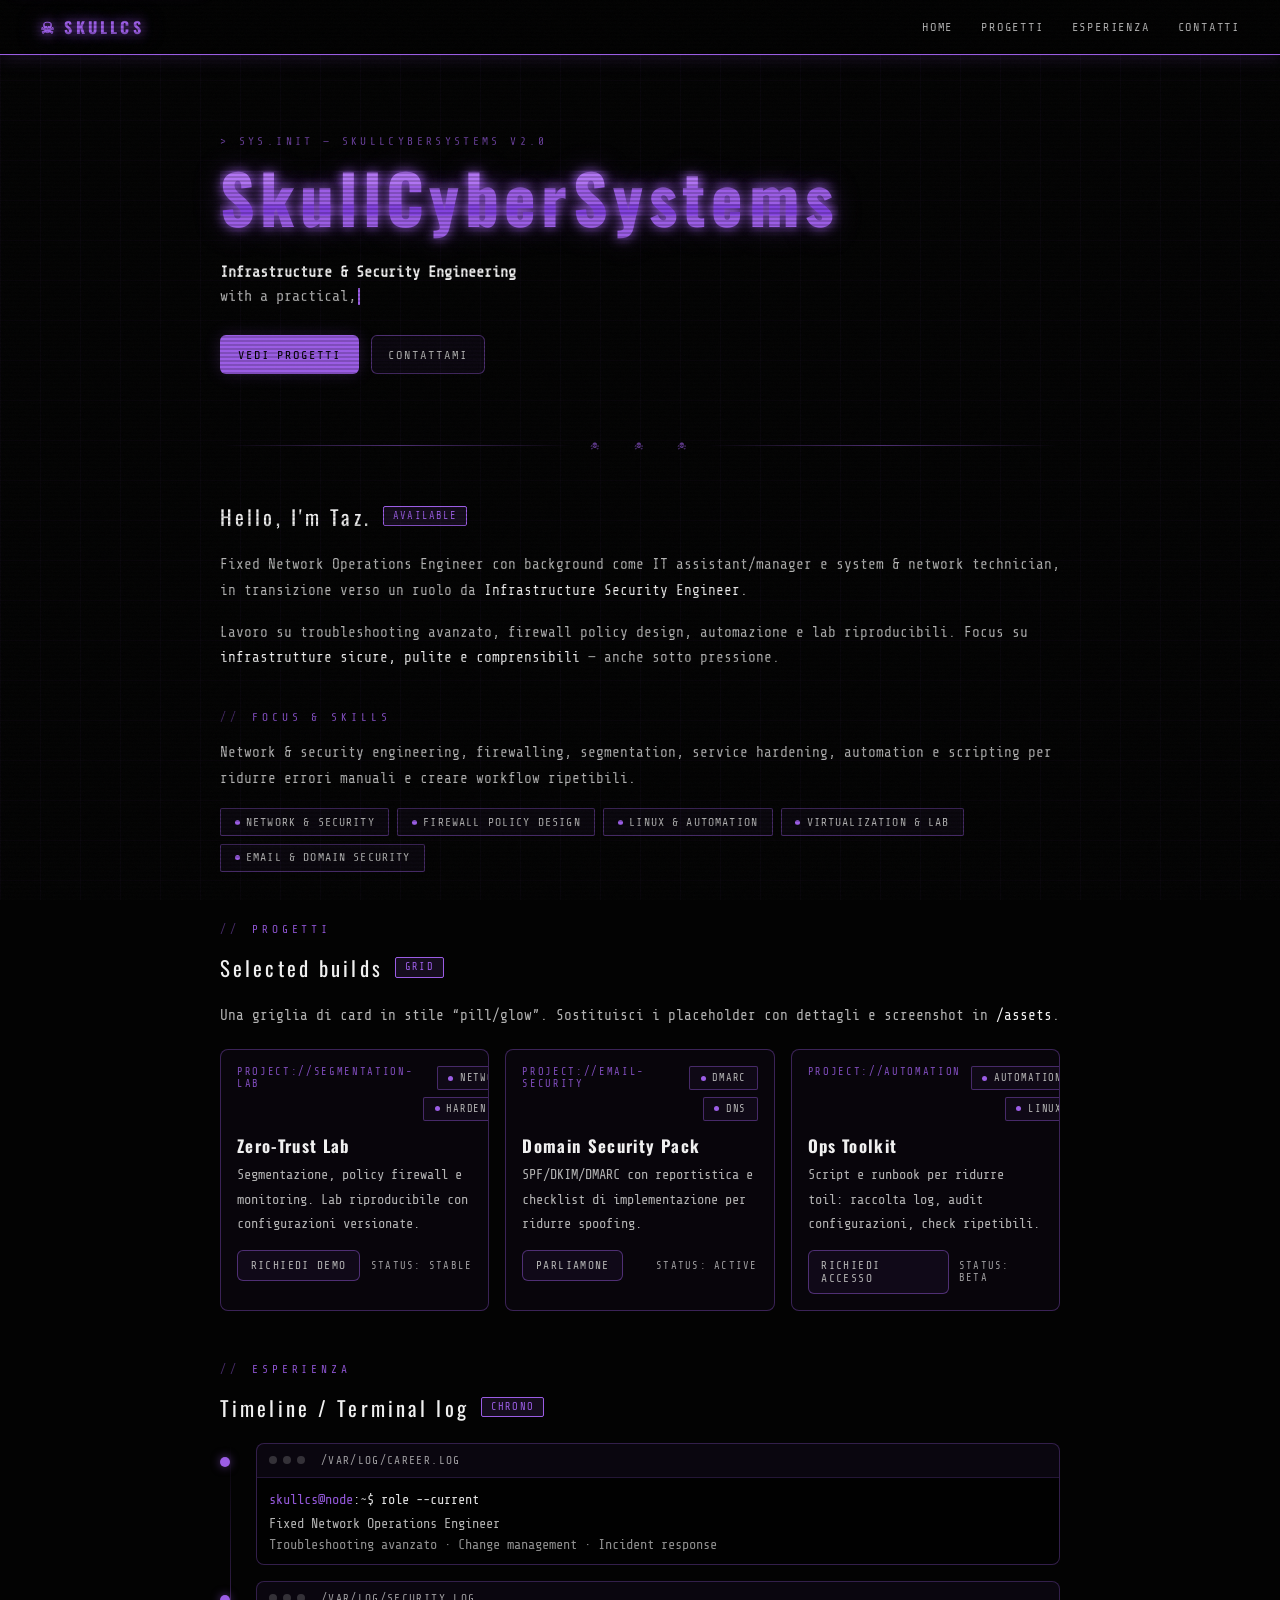
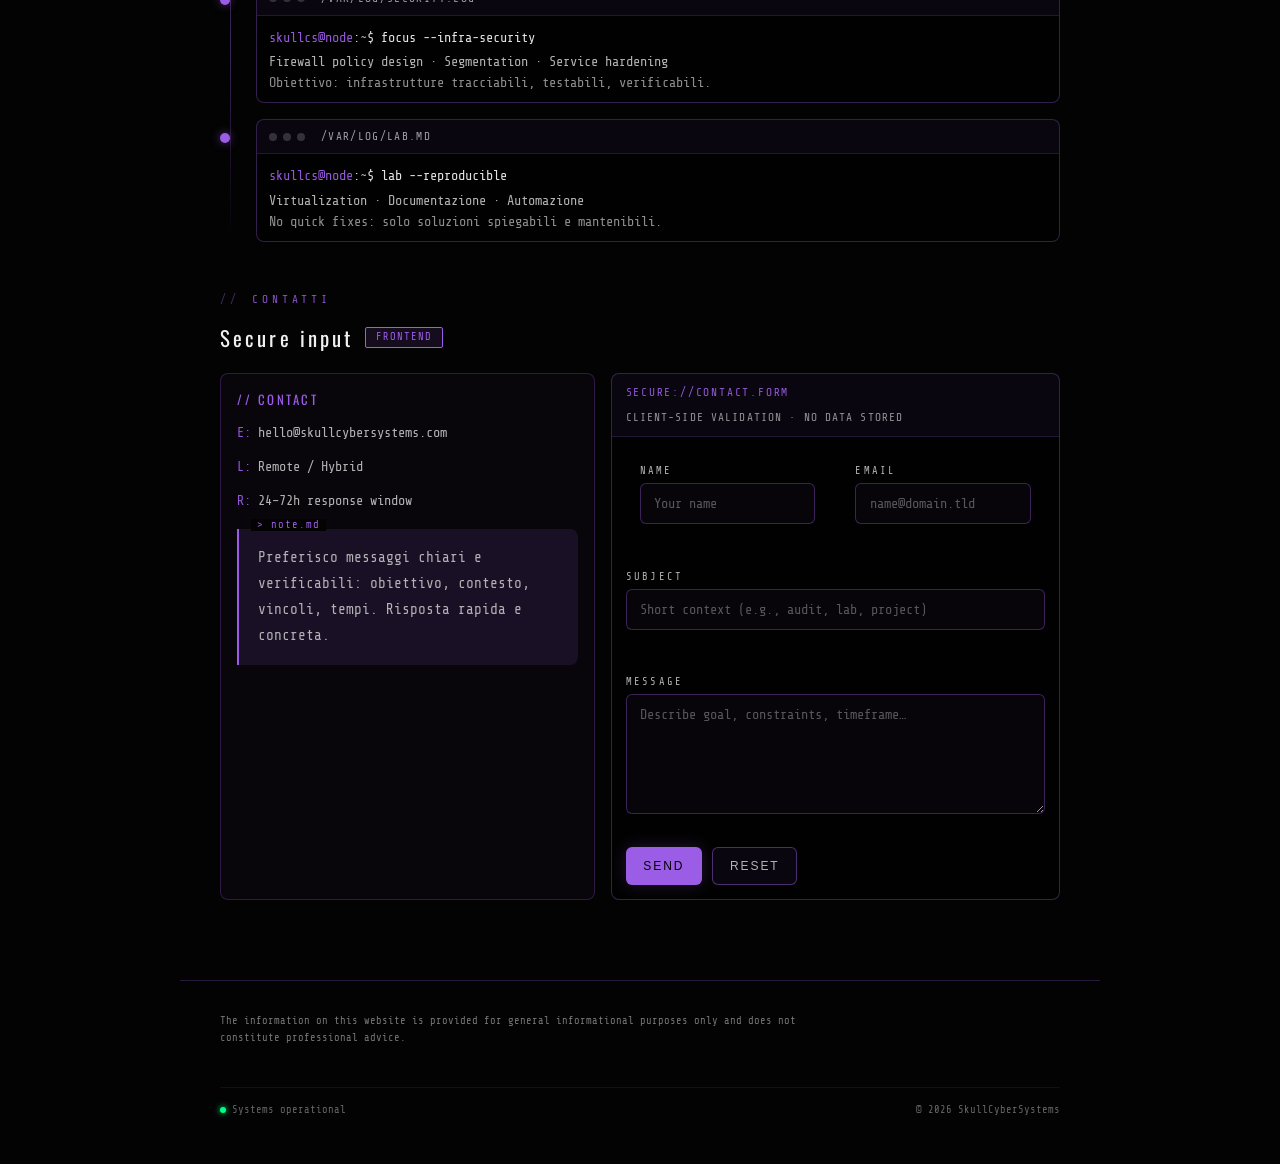
==== index.html @ 7f1409b5 "Initial commit: Base SkullCyberSystems con stile Cyberpunk" ====
<!DOCTYPE html>
<html lang="it">
<head>
  <meta charset="UTF-8" />
  <meta name="description" content="SkullCyberSystems — portfolio e laboratorio tecnico: infrastrutture, sicurezza, automazione e progetti selezionati." />
  <meta name="keywords" content="SkullCyberSystems, cybersecurity, infrastructure, network, automation, portfolio, projects" />
  <meta name="author" content="SkullCyberSystems" />
  <meta name="robots" content="index, follow" />
  <meta name="theme-color" content="#030303" />

  <meta property="og:site_name" content="SkullCyberSystems" />
  <meta property="og:title" content="SkullCyberSystems" />
  <meta property="og:description" content="Portfolio e progetti: infrastrutture, sicurezza, automazione." />
  <meta property="og:type" content="website" />

  <meta name="twitter:card" content="summary" />
  <meta name="twitter:title" content="SkullCyberSystems" />
  <meta name="twitter:description" content="Portfolio e progetti: infrastrutture, sicurezza, automazione." />

  <title>SkullCyberSystems</title>
  <meta name="viewport" content="width=device-width, initial-scale=1.0">

  <link rel="preconnect" href="https://fonts.googleapis.com">
  <link rel="preconnect" href="https://fonts.gstatic.com" crossorigin>
  <link href="https://fonts.googleapis.com/css2?family=Share+Tech+Mono&family=Oswald:wght@300;400;700&display=swap" rel="stylesheet">

  <link rel="stylesheet" href="./style.css" />
  <script src="./script.js" defer></script>
</head>

<body>
  <a class="skip-link" href="#main">Salta al contenuto</a>
  <div class="noise" aria-hidden="true"></div>
  <canvas id="matrix" class="matrix-canvas" aria-hidden="true"></canvas>

  <nav class="nav" aria-label="Navigazione principale">
    <a class="nav-brand" href="#home" aria-label="SkullCyberSystems - Home">☠ SkullCS</a>

    <button class="nav-toggle" type="button" aria-controls="navMenu" aria-expanded="false">
      <span class="sr-only">Apri menu</span>
      <span class="nav-toggle-lines" aria-hidden="true"></span>
    </button>

    <div id="navMenu" class="nav-menu" data-collapsed="true">
      <a href="#home" data-nav-link>Home</a>
      <a href="#projects" data-nav-link>Progetti</a>
      <a href="#experience" data-nav-link>Esperienza</a>
      <a href="#contact" data-nav-link>Contatti</a>
    </div>
  </nav>

  <main id="main" class="container">
    <!-- HERO -->
    <section id="home" class="header-block">
      <div class="sys-label">sys.init — skullcybersystems v2.0</div>
      <h1 data-text="SkullCyberSystems">SkullCyberSystems</h1>
      <p class="tagline">
        <span class="hi">Infrastructure &amp; Security Engineering</span><br>
        <span id="typewriter"></span><span class="typewriter" aria-hidden="true"></span>
      </p>

      <div class="cta-row">
        <a class="btn btn-primary" href="#projects">Vedi progetti</a>
        <a class="btn btn-ghost" href="#contact">Contattami</a>
      </div>
    </section>

    <div class="skull-divider" aria-hidden="true">☠ &nbsp; ☠ &nbsp; ☠</div>

    <!-- ABOUT -->
    <section class="bio" aria-labelledby="about-title">
      <div class="section-header">
        <h2 id="about-title">Hello, I'm Taz.</h2>
        <span class="badge">Available</span>
      </div>

      <p>
        Fixed Network Operations Engineer con background come IT assistant/manager e system &amp; network technician,
        in transizione verso un ruolo da <span class="hl">Infrastructure Security Engineer</span>.
      </p>

      <p>
        Lavoro su troubleshooting avanzato, firewall policy design, automazione e lab riproducibili.
        Focus su <span class="hl">infrastrutture sicure, pulite e comprensibili</span> — anche sotto pressione.
      </p>

      <div class="section-title">Focus &amp; Skills</div>
      <p>
        Network &amp; security engineering, firewalling, segmentation, service hardening, automation e scripting
        per ridurre errori manuali e creare workflow ripetibili.
      </p>

      <div class="pills" role="list" aria-label="Competenze principali">
        <span class="pill" role="listitem"><span class="pill-dot"></span>Network &amp; Security</span>
        <span class="pill" role="listitem"><span class="pill-dot"></span>Firewall Policy Design</span>
        <span class="pill" role="listitem"><span class="pill-dot"></span>Linux &amp; Automation</span>
        <span class="pill" role="listitem"><span class="pill-dot"></span>Virtualization &amp; Lab</span>
        <span class="pill" role="listitem"><span class="pill-dot"></span>Email &amp; Domain Security</span>
      </div>
    </section>

    <!-- PROJECTS -->
    <section id="projects" class="section" aria-labelledby="projects-title">
      <div class="section-title">Progetti</div>
      <div class="section-header">
        <h2 id="projects-title">Selected builds</h2>
        <span class="badge">Grid</span>
      </div>
      <p>
        Una griglia di card in stile “pill/glow”. Sostituisci i placeholder con dettagli e screenshot in <span class="hl">/assets</span>.
      </p>

      <div class="projects-grid">
        <article class="project-card">
          <div class="project-top">
            <div class="project-kicker">project://segmentation-lab</div>
            <div class="project-badges">
              <span class="pill pill-sm"><span class="pill-dot"></span>Network</span>
              <span class="pill pill-sm"><span class="pill-dot"></span>Hardening</span>
            </div>
          </div>
          <h3 class="project-title">Zero‑Trust Lab</h3>
          <p class="project-desc">Segmentazione, policy firewall e monitoring. Lab riproducibile con configurazioni versionate.</p>
          <div class="project-actions">
            <a class="btn btn-ghost btn-sm" href="#contact">Richiedi demo</a>
            <span class="project-meta">status: stable</span>
          </div>
        </article>

        <article class="project-card">
          <div class="project-top">
            <div class="project-kicker">project://email-security</div>
            <div class="project-badges">
              <span class="pill pill-sm"><span class="pill-dot"></span>DMARC</span>
              <span class="pill pill-sm"><span class="pill-dot"></span>DNS</span>
            </div>
          </div>
          <h3 class="project-title">Domain Security Pack</h3>
          <p class="project-desc">SPF/DKIM/DMARC con reportistica e checklist di implementazione per ridurre spoofing.</p>
          <div class="project-actions">
            <a class="btn btn-ghost btn-sm" href="#contact">Parliamone</a>
            <span class="project-meta">status: active</span>
          </div>
        </article>

        <article class="project-card">
          <div class="project-top">
            <div class="project-kicker">project://automation</div>
            <div class="project-badges">
              <span class="pill pill-sm"><span class="pill-dot"></span>Automation</span>
              <span class="pill pill-sm"><span class="pill-dot"></span>Linux</span>
            </div>
          </div>
          <h3 class="project-title">Ops Toolkit</h3>
          <p class="project-desc">Script e runbook per ridurre toil: raccolta log, audit configurazioni, check ripetibili.</p>
          <div class="project-actions">
            <a class="btn btn-ghost btn-sm" href="#contact">Richiedi accesso</a>
            <span class="project-meta">status: beta</span>
          </div>
        </article>
      </div>
    </section>

    <!-- EXPERIENCE -->
    <section id="experience" class="section" aria-labelledby="experience-title">
      <div class="section-title">Esperienza</div>
      <div class="section-header">
        <h2 id="experience-title">Timeline / Terminal log</h2>
        <span class="badge">Chrono</span>
      </div>

      <div class="timeline" role="list" aria-label="Esperienza professionale">
        <div class="timeline-item" role="listitem">
          <div class="timeline-dot" aria-hidden="true"></div>
          <div class="terminal">
            <div class="terminal-bar">
              <span class="terminal-pill"></span><span class="terminal-pill"></span><span class="terminal-pill"></span>
              <span class="terminal-title">/var/log/career.log</span>
            </div>
            <div class="terminal-body">
              <div class="term-line"><span class="term-prompt">skullcs@node</span>:<span class="term-path">~</span>$ <span class="term-cmd">role --current</span></div>
              <div class="term-out">Fixed Network Operations Engineer</div>
              <div class="term-out dim">Troubleshooting avanzato · Change management · Incident response</div>
            </div>
          </div>
        </div>

        <div class="timeline-item" role="listitem">
          <div class="timeline-dot" aria-hidden="true"></div>
          <div class="terminal">
            <div class="terminal-bar">
              <span class="terminal-pill"></span><span class="terminal-pill"></span><span class="terminal-pill"></span>
              <span class="terminal-title">/var/log/security.log</span>
            </div>
            <div class="terminal-body">
              <div class="term-line"><span class="term-prompt">skullcs@node</span>:<span class="term-path">~</span>$ <span class="term-cmd">focus --infra-security</span></div>
              <div class="term-out">Firewall policy design · Segmentation · Service hardening</div>
              <div class="term-out dim">Obiettivo: infrastrutture tracciabili, testabili, verificabili.</div>
            </div>
          </div>
        </div>

        <div class="timeline-item" role="listitem">
          <div class="timeline-dot" aria-hidden="true"></div>
          <div class="terminal">
            <div class="terminal-bar">
              <span class="terminal-pill"></span><span class="terminal-pill"></span><span class="terminal-pill"></span>
              <span class="terminal-title">/var/log/lab.md</span>
            </div>
            <div class="terminal-body">
              <div class="term-line"><span class="term-prompt">skullcs@node</span>:<span class="term-path">~</span>$ <span class="term-cmd">lab --reproducible</span></div>
              <div class="term-out">Virtualization · Documentazione · Automazione</div>
              <div class="term-out dim">No quick fixes: solo soluzioni spiegabili e mantenibili.</div>
            </div>
          </div>
        </div>
      </div>
    </section>

    <!-- CONTACT -->
    <section id="contact" class="section" aria-labelledby="contact-title">
      <div class="section-title">Contatti</div>
      <div class="section-header">
        <h2 id="contact-title">Secure input</h2>
        <span class="badge">Frontend</span>
      </div>

      <div class="contact-grid">
        <div class="contact-panel">
          <div class="footer-label">// Contact</div>
          <p class="contact-line"><span class="contact-key">E:</span> <a href="mailto:hello@skullcybersystems.com">hello@skullcybersystems.com</a></p>
          <p class="contact-line"><span class="contact-key">L:</span> Remote / Hybrid</p>
          <p class="contact-line"><span class="contact-key">R:</span> 24–72h response window</p>
          <div class="vision-box">
            <p style="margin:0">
              Preferisco messaggi chiari e verificabili: obiettivo, contesto, vincoli, tempi. Risposta rapida e concreta.
            </p>
          </div>
        </div>

        <form id="contactForm" class="secure-form" novalidate>
          <div class="form-header">
            <div class="form-title">secure://contact.form</div>
            <div class="form-hint">client-side validation · no data stored</div>
          </div>

          <div class="form-grid">
            <label class="field">
              <span class="field-label">name</span>
              <input name="name" type="text" autocomplete="name" required minlength="2" placeholder="Your name" />
              <span class="field-error" aria-live="polite"></span>
            </label>

            <label class="field">
              <span class="field-label">email</span>
              <input name="email" type="email" autocomplete="email" required placeholder="name@domain.tld" />
              <span class="field-error" aria-live="polite"></span>
            </label>
          </div>

          <label class="field">
            <span class="field-label">subject</span>
            <input name="subject" type="text" autocomplete="off" required minlength="4" placeholder="Short context (e.g., audit, lab, project)" />
            <span class="field-error" aria-live="polite"></span>
          </label>

          <label class="field">
            <span class="field-label">message</span>
            <textarea name="message" rows="6" required minlength="20" placeholder="Describe goal, constraints, timeframe…"></textarea>
            <span class="field-error" aria-live="polite"></span>
          </label>

          <div class="form-actions">
            <button class="btn btn-primary" type="submit">Send</button>
            <button class="btn btn-ghost" type="reset">Reset</button>
            <span id="formStatus" class="form-status" role="status" aria-live="polite"></span>
          </div>
        </form>
      </div>
    </section>

  </main>

  <footer class="footer">
    <div class="footer-inner">
      <p class="footer-disclaimer">
        The information on this website is provided for general informational purposes only and does not
        constitute professional advice.
      </p>
    </div>
    <div class="footer-bottom">
      <span><span class="status-dot" aria-hidden="true"></span>Systems operational</span>
      <span>© 2026 SkullCyberSystems</span>
    </div>
  </footer>

</body>
</html>
---- style.css ----
/* SkullCyberSystems — modular CSS (no frameworks) */

:root {
  --violet: #9b5de5;
  --violet-dim: rgba(155, 93, 229, 0.12);
  --violet-weak: rgba(155, 93, 229, 0.35);
  --violet-glow: 0 0 12px #9b5de5, 0 0 30px rgba(155, 93, 229, 0.35);
  --bg: #030303;
  --fg: #b3b3b3;
  --white: #f0f0f0;
  --panel: rgba(155, 93, 229, 0.05);
  --panel-2: rgba(255, 255, 255, 0.03);
  --border: rgba(155, 93, 229, 0.35);
}

*,
*::before,
*::after {
  box-sizing: border-box;
}

html {
  scroll-behavior: smooth;
}

@media (prefers-reduced-motion: reduce) {
  html {
    scroll-behavior: auto;
  }
  * {
    animation-duration: 0.001ms !important;
    animation-iteration-count: 1 !important;
    transition-duration: 0.001ms !important;
    scroll-behavior: auto !important;
  }
}

body {
  margin: 0;
  background-color: var(--bg);
  color: var(--fg);
  font-family: "Share Tech Mono", ui-monospace, SFMono-Regular, Menlo, Monaco, Consolas, "Liberation Mono", "Courier New", monospace;
  min-height: 100vh;
  overflow-x: hidden;
  cursor: crosshair;
}

/* Idle "matrix" overlay (very subtle) */
.matrix-canvas {
  position: fixed;
  inset: 0;
  z-index: 1;
  pointer-events: none;
  opacity: 0;
  transition: opacity 240ms ease;
}

body[data-matrix="true"] .matrix-canvas {
  opacity: 0.16;
}

/* Background grid */
body::before {
  content: "";
  position: fixed;
  inset: 0;
  background-image: linear-gradient(rgba(155, 93, 229, 0.04) 1px, transparent 1px),
    linear-gradient(90deg, rgba(155, 93, 229, 0.04) 1px, transparent 1px);
  background-size: 40px 40px;
  pointer-events: none;
  z-index: 0;
}

/* Scanlines */
body::after {
  content: "";
  position: fixed;
  inset: 0;
  background: repeating-linear-gradient(0deg, transparent, transparent 2px, rgba(0, 0, 0, 0.18) 2px, rgba(0, 0, 0, 0.18) 4px);
  pointer-events: none;
  z-index: 100;
}

.noise {
  position: fixed;
  inset: 0;
  opacity: 0.025;
  pointer-events: none;
  z-index: 99;
  background-image: url("data:image/svg+xml,%3Csvg viewBox='0 0 256 256' xmlns='http://www.w3.org/2000/svg'%3E%3Cfilter id='noise'%3E%3CfeTurbulence type='fractalNoise' baseFrequency='0.9' numOctaves='4' stitchTiles='stitch'/%3E%3C/filter%3E%3Crect width='100%25' height='100%25' filter='url(%23noise)'/%3E%3C/svg%3E");
  background-repeat: repeat;
  background-size: 128px;
}

.sr-only {
  position: absolute;
  width: 1px;
  height: 1px;
  padding: 0;
  margin: -1px;
  overflow: hidden;
  clip: rect(0, 0, 0, 0);
  white-space: nowrap;
  border: 0;
}

.skip-link {
  position: absolute;
  left: 12px;
  top: 12px;
  transform: translateY(-160%);
  background: rgba(3, 3, 3, 0.92);
  color: var(--white);
  border: 1px solid var(--violet);
  padding: 0.6rem 0.85rem;
  border-radius: 6px;
  z-index: 200;
  text-decoration: none;
  box-shadow: 0 0 18px rgba(155, 93, 229, 0.25);
}

.skip-link:focus {
  transform: translateY(0);
  outline: none;
  box-shadow: var(--violet-glow);
}

/* Nav */
.nav {
  position: sticky;
  top: 0;
  width: 100%;
  z-index: 50;
  padding: 14px 40px;
  background: rgba(3, 3, 3, 0.92);
  border-bottom: 1px solid var(--violet);
  box-shadow: 0 0 20px rgba(155, 93, 229, 0.25);
  display: flex;
  justify-content: space-between;
  align-items: center;
  gap: 12px;
  backdrop-filter: blur(8px);
}

.nav-brand {
  font-family: "Oswald", sans-serif;
  font-weight: 700;
  font-size: 1rem;
  color: var(--violet);
  letter-spacing: 0.2em;
  text-transform: uppercase;
  text-shadow: var(--violet-glow);
  text-decoration: none;
}

.nav-menu {
  display: flex;
  gap: 28px;
  align-items: center;
}

.nav-menu a {
  color: var(--fg);
  text-decoration: none;
  font-size: 0.75rem;
  letter-spacing: 0.15em;
  text-transform: uppercase;
  transition: 0.2s ease;
  position: relative;
  padding: 6px 0;
}

.nav-menu a::after {
  content: "";
  position: absolute;
  bottom: 1px;
  left: 0;
  width: 0;
  height: 1px;
  background: var(--violet);
  transition: width 0.2s ease;
  box-shadow: 0 0 6px var(--violet);
}

.nav-menu a:hover,
.nav-menu a:focus-visible {
  color: var(--violet);
  outline: none;
}

.nav-menu a:hover::after,
.nav-menu a:focus-visible::after {
  width: 100%;
}

.nav-toggle {
  display: none;
  border: 1px solid rgba(155, 93, 229, 0.4);
  background: rgba(155, 93, 229, 0.06);
  color: var(--white);
  width: 40px;
  height: 40px;
  border-radius: 6px;
  cursor: pointer;
  box-shadow: 0 0 14px rgba(155, 93, 229, 0.12);
}

.nav-toggle:focus-visible {
  outline: none;
  box-shadow: var(--violet-glow);
}

.nav-toggle-lines {
  display: block;
  width: 18px;
  height: 2px;
  background: var(--white);
  margin: 0 auto;
  position: relative;
  box-shadow: 0 0 8px rgba(155, 93, 229, 0.2);
}

.nav-toggle-lines::before,
.nav-toggle-lines::after {
  content: "";
  position: absolute;
  left: 0;
  width: 18px;
  height: 2px;
  background: var(--white);
  transition: transform 0.2s ease, top 0.2s ease, opacity 0.2s ease;
}

.nav-toggle-lines::before {
  top: -6px;
}

.nav-toggle-lines::after {
  top: 6px;
}

body[data-nav-open="true"] .nav-toggle-lines {
  background: transparent;
}

body[data-nav-open="true"] .nav-toggle-lines::before {
  top: 0;
  transform: rotate(45deg);
}

body[data-nav-open="true"] .nav-toggle-lines::after {
  top: 0;
  transform: rotate(-45deg);
}

/* Layout container */
.container {
  position: relative;
  z-index: 2;
  max-width: 920px;
  width: 100%;
  padding: 5rem 2.5rem 3rem;
  margin: 0 auto;
}

/* Hero */
.header-block {
  margin-bottom: 4rem;
  animation: fadeInUp 0.8s ease both;
}

.sys-label {
  font-size: 0.7rem;
  letter-spacing: 0.3em;
  color: var(--violet);
  text-transform: uppercase;
  margin-bottom: 0.75rem;
  opacity: 0.7;
}

.sys-label::before {
  content: "> ";
}

h1 {
  font-family: "Oswald", sans-serif;
  font-weight: 700;
  font-size: clamp(2.4rem, 7vw, 4.2rem);
  letter-spacing: 0.08em;
  color: var(--violet);
  text-shadow: var(--violet-glow);
  position: relative;
  display: inline-block;
  line-height: 1.1;
  margin: 0 0 0.5rem;
}

h1::before,
h1::after {
  content: attr(data-text);
  position: absolute;
  top: 0;
  left: 0;
  width: 100%;
  height: 100%;
  font-family: inherit;
  font-size: inherit;
  font-weight: inherit;
  letter-spacing: inherit;
}

h1::before {
  color: #c084fc;
  animation: glitch1 4s infinite;
  clip-path: polygon(0 15%, 100% 15%, 100% 35%, 0 35%);
  opacity: 0.6;
}

h1::after {
  color: #6d28d9;
  animation: glitch2 4s infinite;
  clip-path: polygon(0 60%, 100% 60%, 100% 75%, 0 75%);
  opacity: 0.5;
}

@keyframes glitch1 {
  0%,
  90%,
  100% {
    transform: translate(0);
    opacity: 0;
  }
  91% {
    transform: translate(-3px, 1px);
    opacity: 0.7;
  }
  93% {
    transform: translate(3px, -1px);
    opacity: 0.7;
  }
  95% {
    transform: translate(-2px, 2px);
    opacity: 0.7;
  }
  97% {
    transform: translate(0);
    opacity: 0;
  }
}

@keyframes glitch2 {
  0%,
  88%,
  100% {
    transform: translate(0);
    opacity: 0;
  }
  89% {
    transform: translate(3px, -2px);
    opacity: 0.6;
  }
  91% {
    transform: translate(-3px, 1px);
    opacity: 0.6;
  }
  93% {
    transform: translate(2px, 0);
    opacity: 0.6;
  }
  95% {
    transform: translate(0);
    opacity: 0;
  }
}

.tagline {
  font-size: 0.95rem;
  color: var(--fg);
  margin-top: 1.2rem;
  line-height: 1.6;
  max-width: 560px;
}

.tagline .hi {
  color: var(--white);
  font-weight: 700;
}

.typewriter {
  display: inline;
  border-right: 2px solid var(--violet);
  animation: blink 0.8s step-end infinite;
  padding-right: 2px;
}

@keyframes blink {
  50% {
    border-color: transparent;
  }
}

.cta-row {
  display: flex;
  gap: 12px;
  margin-top: 1.6rem;
  flex-wrap: wrap;
}

.btn {
  display: inline-flex;
  align-items: center;
  justify-content: center;
  gap: 0.5rem;
  padding: 0.7rem 1.05rem;
  border-radius: 6px;
  text-decoration: none;
  font-size: 0.75rem;
  letter-spacing: 0.16em;
  text-transform: uppercase;
  border: 1px solid rgba(155, 93, 229, 0.45);
  transition: 0.2s ease;
  cursor: pointer;
  user-select: none;
}

.btn-primary {
  color: #000;
  background: var(--violet);
  box-shadow: 0 0 16px rgba(155, 93, 229, 0.22);
}

.btn-primary:hover,
.btn-primary:focus-visible {
  filter: brightness(1.05);
  box-shadow: var(--violet-glow);
  outline: none;
}

.btn-ghost {
  color: var(--fg);
  background: rgba(155, 93, 229, 0.06);
}

.btn-ghost:hover,
.btn-ghost:focus-visible {
  color: #000;
  border-color: var(--violet);
  box-shadow: 0 0 12px rgba(155, 93, 229, 0.35);
  outline: none;
}

.btn-sm {
  padding: 0.5rem 0.8rem;
  font-size: 0.7rem;
  letter-spacing: 0.12em;
}

/* Divider */
.skull-divider {
  display: flex;
  align-items: center;
  gap: 1rem;
  margin: 3rem 0;
  color: var(--violet);
  font-size: 14px;
  letter-spacing: 0.2em;
  opacity: 0.6;
}

.skull-divider::before,
.skull-divider::after {
  content: "";
  flex: 1;
  height: 1px;
  background: linear-gradient(90deg, transparent, var(--violet), transparent);
}

/* Sections */
.section {
  margin-top: 3.2rem;
  animation: fadeInUp 0.9s 0.15s ease both;
}

.section-header {
  display: flex;
  align-items: center;
  gap: 0.75rem;
  margin-bottom: 1.25rem;
  flex-wrap: wrap;
}

h2 {
  font-family: "Oswald", sans-serif;
  font-size: 1.3rem;
  font-weight: 400;
  letter-spacing: 0.15em;
  color: var(--white);
  margin: 0;
}

h3 {
  font-family: "Oswald", sans-serif;
  letter-spacing: 0.08em;
  margin: 0;
  color: var(--white);
}

p {
  line-height: 1.8;
  font-size: 0.9rem;
  margin: 0 0 1rem;
  color: var(--fg);
}

.hl {
  color: var(--white);
}

.badge {
  font-size: 0.65rem;
  letter-spacing: 0.1em;
  padding: 0.2rem 0.6rem;
  border: 1px solid var(--violet);
  color: var(--violet);
  text-transform: uppercase;
  border-radius: 2px;
  background: var(--violet-dim);
}

.section-title {
  font-size: 0.7rem;
  text-transform: uppercase;
  letter-spacing: 0.35em;
  color: var(--violet);
  margin: 2.5rem 0 1rem;
  display: flex;
  align-items: center;
  gap: 0.75rem;
  opacity: 0.9;
}

.section-title::before {
  content: "//";
  opacity: 0.5;
}

/* Pills */
.pills {
  display: flex;
  flex-wrap: wrap;
  gap: 0.5rem;
  margin-top: 0.75rem;
}

.pill {
  display: inline-flex;
  align-items: center;
  gap: 0.4rem;
  border: 1px solid rgba(155, 93, 229, 0.4);
  border-radius: 2px;
  padding: 0.4rem 0.85rem;
  font-size: 0.72rem;
  letter-spacing: 0.1em;
  text-transform: uppercase;
  color: var(--fg);
  background: rgba(155, 93, 229, 0.05);
  transition: all 0.2s ease;
  position: relative;
  overflow: hidden;
}

.pill-sm {
  padding: 0.32rem 0.65rem;
  font-size: 0.65rem;
  letter-spacing: 0.08em;
}

.pill::before {
  content: "";
  position: absolute;
  inset: 0;
  background: var(--violet);
  transform: scaleX(0);
  transform-origin: left;
  transition: transform 0.2s ease;
  z-index: -1;
}

.pill:hover {
  color: #000;
  border-color: var(--violet);
  box-shadow: 0 0 12px rgba(155, 93, 229, 0.4);
}

.pill:hover::before {
  transform: scaleX(1);
}

.pill-dot {
  width: 5px;
  height: 5px;
  background: var(--violet);
  border-radius: 50%;
  flex-shrink: 0;
  transition: background 0.2s;
}

.pill:hover .pill-dot {
  background: #000;
}

/* Projects */
.projects-grid {
  display: grid;
  grid-template-columns: repeat(3, minmax(0, 1fr));
  gap: 1rem;
  margin-top: 1.25rem;
}

.project-card {
  border: 1px solid rgba(155, 93, 229, 0.35);
  background: rgba(155, 93, 229, 0.04);
  border-radius: 8px;
  padding: 1rem;
  transition: transform 0.2s ease, box-shadow 0.2s ease, border-color 0.2s ease;
  position: relative;
  overflow: hidden;
}

.project-card::before {
  content: "";
  position: absolute;
  inset: 0;
  background: radial-gradient(600px circle at 30% 0%, rgba(155, 93, 229, 0.22), transparent 45%);
  opacity: 0;
  transition: opacity 0.2s ease;
  pointer-events: none;
}

.project-card:hover {
  transform: translateY(-2px);
  border-color: var(--violet);
  box-shadow: 0 0 18px rgba(155, 93, 229, 0.22);
}

.project-card:hover::before {
  opacity: 1;
}

.project-top {
  display: flex;
  justify-content: space-between;
  align-items: flex-start;
  gap: 10px;
  margin-bottom: 0.75rem;
}

.project-kicker {
  font-size: 0.65rem;
  letter-spacing: 0.16em;
  text-transform: uppercase;
  color: rgba(155, 93, 229, 0.9);
  opacity: 0.9;
}

.project-badges {
  display: flex;
  flex-wrap: wrap;
  gap: 0.4rem;
  justify-content: flex-end;
}

.project-title {
  font-size: 1.05rem;
  letter-spacing: 0.08em;
  margin-bottom: 0.35rem;
}

.project-desc {
  font-size: 0.85rem;
  margin: 0 0 0.85rem;
}

.project-actions {
  display: flex;
  align-items: center;
  justify-content: space-between;
  gap: 10px;
}

.project-meta {
  font-size: 0.65rem;
  letter-spacing: 0.12em;
  text-transform: uppercase;
  color: rgba(240, 240, 240, 0.65);
}

/* Timeline / terminal */
.timeline {
  display: grid;
  gap: 1rem;
  margin-top: 1.25rem;
  position: relative;
}

.timeline::before {
  content: "";
  position: absolute;
  left: 10px;
  top: 0;
  bottom: 0;
  width: 1px;
  background: linear-gradient(to bottom, transparent, rgba(155, 93, 229, 0.55), transparent);
  opacity: 0.7;
}

.timeline-item {
  display: grid;
  grid-template-columns: 22px 1fr;
  gap: 14px;
  align-items: start;
}

.timeline-dot {
  width: 10px;
  height: 10px;
  border-radius: 50%;
  background: var(--violet);
  box-shadow: 0 0 10px rgba(155, 93, 229, 0.55);
  margin-top: 14px;
}

.terminal {
  border: 1px solid rgba(155, 93, 229, 0.32);
  border-radius: 8px;
  background: rgba(0, 0, 0, 0.35);
  overflow: hidden;
}

.terminal-bar {
  display: flex;
  align-items: center;
  gap: 6px;
  padding: 10px 12px;
  border-bottom: 1px solid rgba(155, 93, 229, 0.18);
  background: rgba(155, 93, 229, 0.06);
}

.terminal-pill {
  width: 8px;
  height: 8px;
  border-radius: 999px;
  background: rgba(240, 240, 240, 0.18);
}

.terminal-title {
  margin-left: 10px;
  font-size: 0.7rem;
  letter-spacing: 0.12em;
  text-transform: uppercase;
  color: rgba(240, 240, 240, 0.65);
}

.terminal-body {
  padding: 12px;
}

.term-line {
  font-size: 0.85rem;
  line-height: 1.5;
  color: rgba(240, 240, 240, 0.92);
}

.term-prompt {
  color: rgba(155, 93, 229, 0.95);
}

.term-path {
  color: rgba(240, 240, 240, 0.8);
}

.term-cmd {
  color: rgba(240, 240, 240, 0.95);
}

.term-out {
  margin-top: 6px;
  font-size: 0.85rem;
}

.term-out.dim {
  opacity: 0.8;
}

/* Contact */
.contact-grid {
  display: grid;
  grid-template-columns: 1fr 1.2fr;
  gap: 1rem;
  margin-top: 1.25rem;
}

.contact-panel {
  border: 1px solid rgba(155, 93, 229, 0.25);
  border-radius: 8px;
  background: rgba(155, 93, 229, 0.04);
  padding: 1rem;
}

.contact-line {
  margin: 0 0 0.6rem;
  font-size: 0.85rem;
}

.contact-key {
  color: rgba(155, 93, 229, 0.95);
}

.contact-panel a {
  color: var(--fg);
  text-decoration: none;
}

.contact-panel a:hover,
.contact-panel a:focus-visible {
  color: var(--violet);
  outline: none;
}

.secure-form {
  border: 1px solid rgba(155, 93, 229, 0.35);
  border-radius: 8px;
  background: rgba(0, 0, 0, 0.35);
  overflow: hidden;
}

.form-header {
  display: flex;
  justify-content: space-between;
  gap: 12px;
  padding: 12px 14px;
  border-bottom: 1px solid rgba(155, 93, 229, 0.18);
  background: rgba(155, 93, 229, 0.06);
  flex-wrap: wrap;
}

.form-title {
  font-size: 0.7rem;
  letter-spacing: 0.16em;
  text-transform: uppercase;
  color: rgba(155, 93, 229, 0.95);
}

.form-hint {
  font-size: 0.7rem;
  letter-spacing: 0.1em;
  text-transform: uppercase;
  color: rgba(240, 240, 240, 0.6);
}

.form-grid {
  display: grid;
  grid-template-columns: 1fr 1fr;
  gap: 12px;
  padding: 14px;
  padding-bottom: 0;
}

.field {
  display: grid;
  gap: 6px;
  padding: 14px;
}

.field-label {
  font-size: 0.65rem;
  letter-spacing: 0.22em;
  text-transform: uppercase;
  color: rgba(240, 240, 240, 0.75);
}

.field input,
.field textarea {
  width: 100%;
  border-radius: 6px;
  border: 1px solid rgba(155, 93, 229, 0.35);
  background: rgba(155, 93, 229, 0.04);
  color: var(--white);
  padding: 0.75rem 0.85rem;
  font-family: inherit;
  font-size: 0.85rem;
  outline: none;
  transition: box-shadow 0.2s ease, border-color 0.2s ease, background 0.2s ease;
}

.field textarea {
  resize: vertical;
  min-height: 120px;
}

.field input::placeholder,
.field textarea::placeholder {
  color: rgba(240, 240, 240, 0.35);
}

.field input:focus,
.field textarea:focus {
  border-color: var(--violet);
  box-shadow: 0 0 0 3px rgba(155, 93, 229, 0.15), 0 0 18px rgba(155, 93, 229, 0.2);
  background: rgba(155, 93, 229, 0.06);
}

.field[data-invalid="true"] input,
.field[data-invalid="true"] textarea {
  border-color: rgba(255, 80, 120, 0.75);
  box-shadow: 0 0 0 3px rgba(255, 80, 120, 0.12);
}

.field-error {
  min-height: 1.1em;
  font-size: 0.72rem;
  color: rgba(255, 140, 170, 0.95);
  letter-spacing: 0.08em;
}

.form-actions {
  display: flex;
  align-items: center;
  gap: 10px;
  padding: 14px;
  padding-top: 0;
  flex-wrap: wrap;
}

.form-status {
  font-size: 0.75rem;
  letter-spacing: 0.12em;
  text-transform: uppercase;
  color: rgba(240, 240, 240, 0.7);
}

/* Vision box */
.vision-box {
  margin-top: 1rem;
  border-left: 2px solid var(--violet);
  padding: 1rem 1.2rem;
  background: var(--violet-dim);
  position: relative;
  border-radius: 0 8px 8px 0;
}

.vision-box::before {
  content: "> note.md";
  position: absolute;
  top: -10px;
  left: 12px;
  font-size: 0.65rem;
  color: var(--violet);
  background: var(--bg);
  padding: 0 6px;
  letter-spacing: 0.1em;
}

/* Footer */
.footer {
  position: relative;
  z-index: 2;
  width: 100%;
  max-width: 920px;
  padding: 2rem 2.5rem 3rem;
  border-top: 1px solid rgba(155, 93, 229, 0.25);
  margin: 2rem auto 0;
}

.footer-inner {
  display: flex;
  justify-content: space-between;
  align-items: flex-start;
  flex-wrap: wrap;
  gap: 1.5rem;
}

.footer-label {
  font-family: "Oswald", sans-serif;
  font-size: 0.8rem;
  letter-spacing: 0.2em;
  text-transform: uppercase;
  color: var(--violet);
  margin-bottom: 0.75rem;
}

.footer-disclaimer {
  font-size: 0.65rem;
  color: #777;
  line-height: 1.6;
  max-width: 640px;
}

.footer-bottom {
  margin-top: 1.5rem;
  padding-top: 1rem;
  border-top: 1px solid rgba(155, 93, 229, 0.12);
  display: flex;
  justify-content: space-between;
  align-items: center;
  font-size: 0.65rem;
  color: #666;
  flex-wrap: wrap;
  gap: 0.5rem;
}

.status-dot {
  display: inline-block;
  width: 6px;
  height: 6px;
  background: #00ff88;
  border-radius: 50%;
  margin-right: 6px;
  box-shadow: 0 0 6px #00ff88;
  animation: pulse 2s ease infinite;
}

@keyframes pulse {
  0%,
  100% {
    opacity: 1;
  }
  50% {
    opacity: 0.3;
  }
}

@keyframes fadeInUp {
  from {
    opacity: 0;
    transform: translateY(20px);
  }
  to {
    opacity: 1;
    transform: translateY(0);
  }
}

/* Mobile */
@media (max-width: 860px) {
  .projects-grid {
    grid-template-columns: repeat(2, minmax(0, 1fr));
  }
  .contact-grid {
    grid-template-columns: 1fr;
  }
}

@media (max-width: 600px) {
  .nav {
    padding: 12px 20px;
  }

  .nav-toggle {
    display: inline-grid;
    place-items: center;
  }

  .nav-menu {
    position: absolute;
    top: calc(100% + 10px);
    right: 20px;
    left: 20px;
    display: grid;
    gap: 0;
    border: 1px solid rgba(155, 93, 229, 0.35);
    border-radius: 8px;
    background: rgba(3, 3, 3, 0.96);
    box-shadow: 0 0 22px rgba(155, 93, 229, 0.22);
    padding: 8px;
    transform-origin: top;
  }

  .nav-menu[data-collapsed="true"] {
    display: none;
  }

  .nav-menu a {
    padding: 12px 10px;
    border-radius: 6px;
  }

  .nav-menu a:hover,
  .nav-menu a:focus-visible {
    background: rgba(155, 93, 229, 0.08);
  }

  .container {
    padding: 2.5rem 1.2rem 2rem;
  }

  h1 {
    font-size: 2rem;
    letter-spacing: 0.04em;
  }

  h2 {
    font-size: 1.1rem;
  }

  p {
    font-size: 0.85rem;
  }

  .tagline {
    font-size: 0.85rem;
  }

  .pills {
    gap: 0.4rem;
  }

  .pill {
    font-size: 0.68rem;
    padding: 0.35rem 0.7rem;
  }

  .projects-grid {
    grid-template-columns: 1fr;
  }

  .footer {
    padding: 1.5rem 1.2rem 2.5rem;
  }

  .footer-bottom {
    font-size: 0.6rem;
  }

  .skull-divider {
    margin: 2rem 0;
    font-size: 12px;
  }

  .form-grid {
    grid-template-columns: 1fr;
    padding: 14px;
    padding-bottom: 0;
  }

  .field {
    padding: 14px;
  }
}
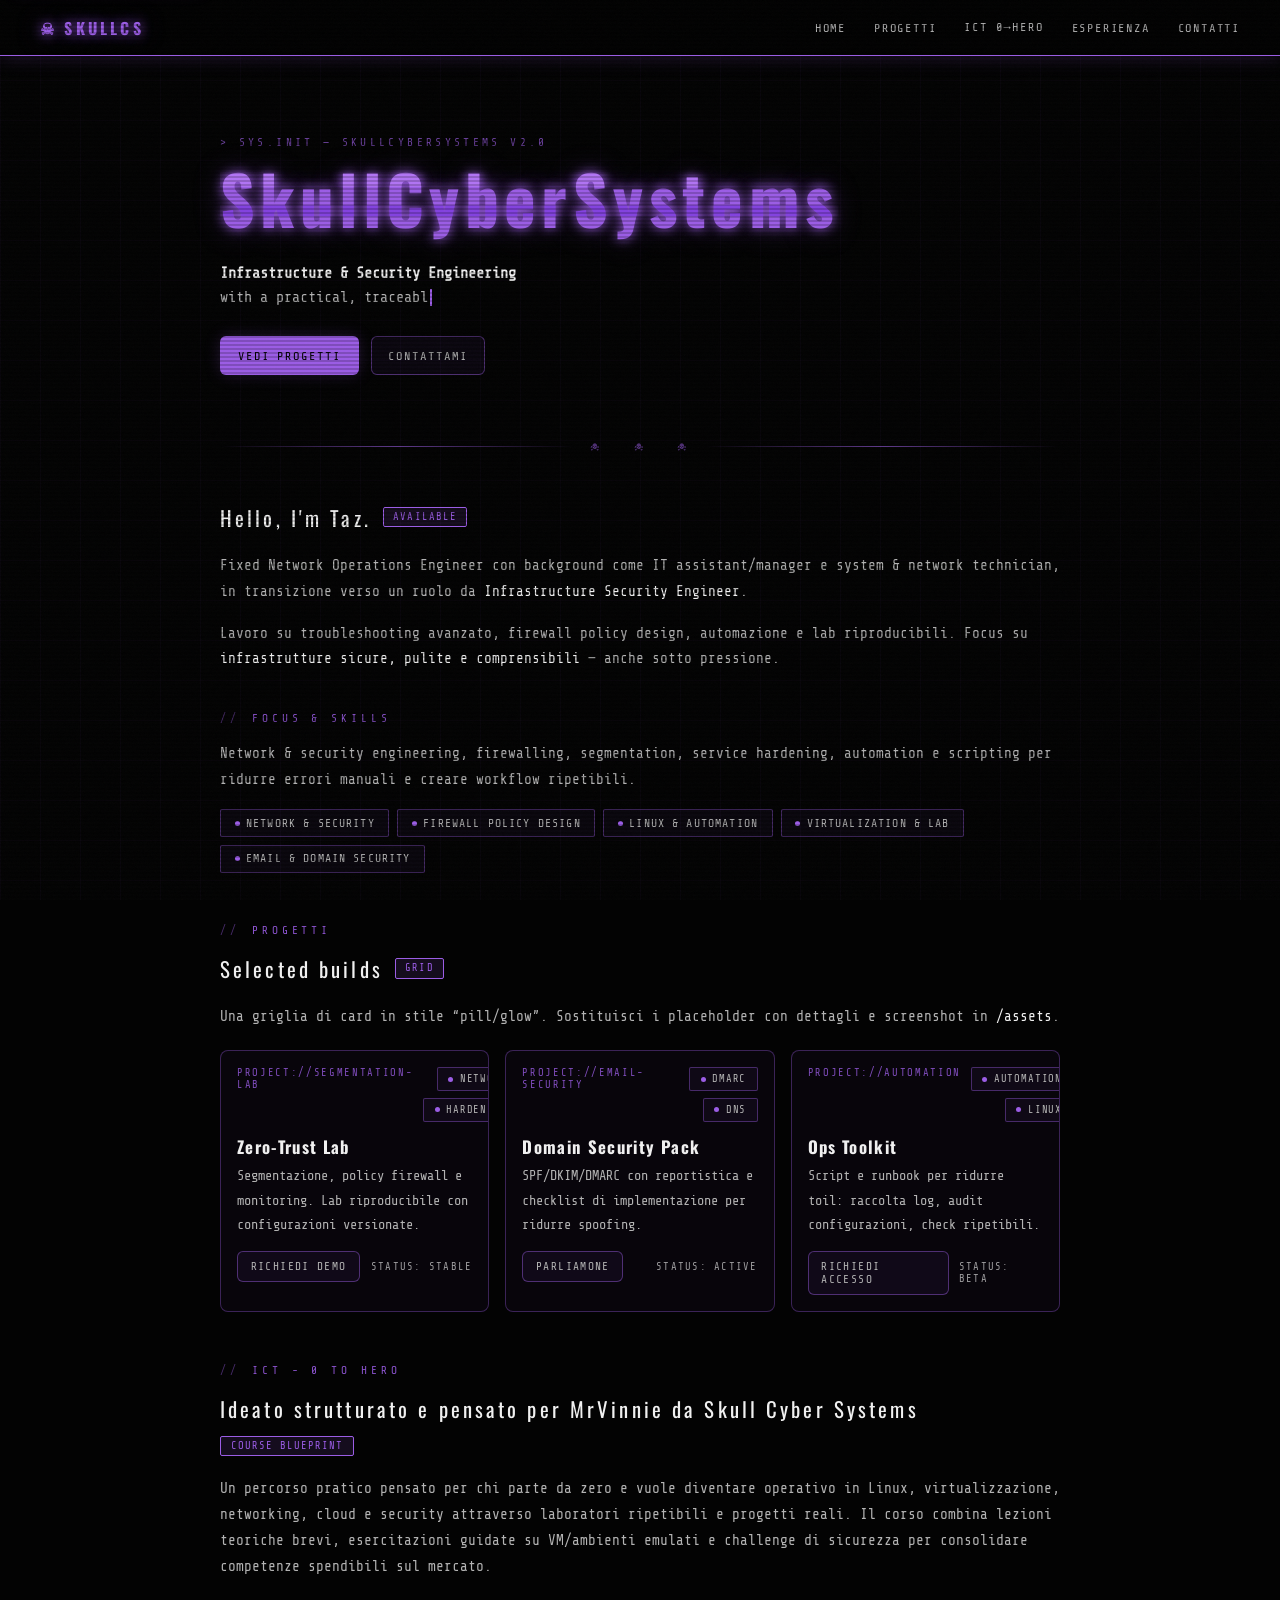
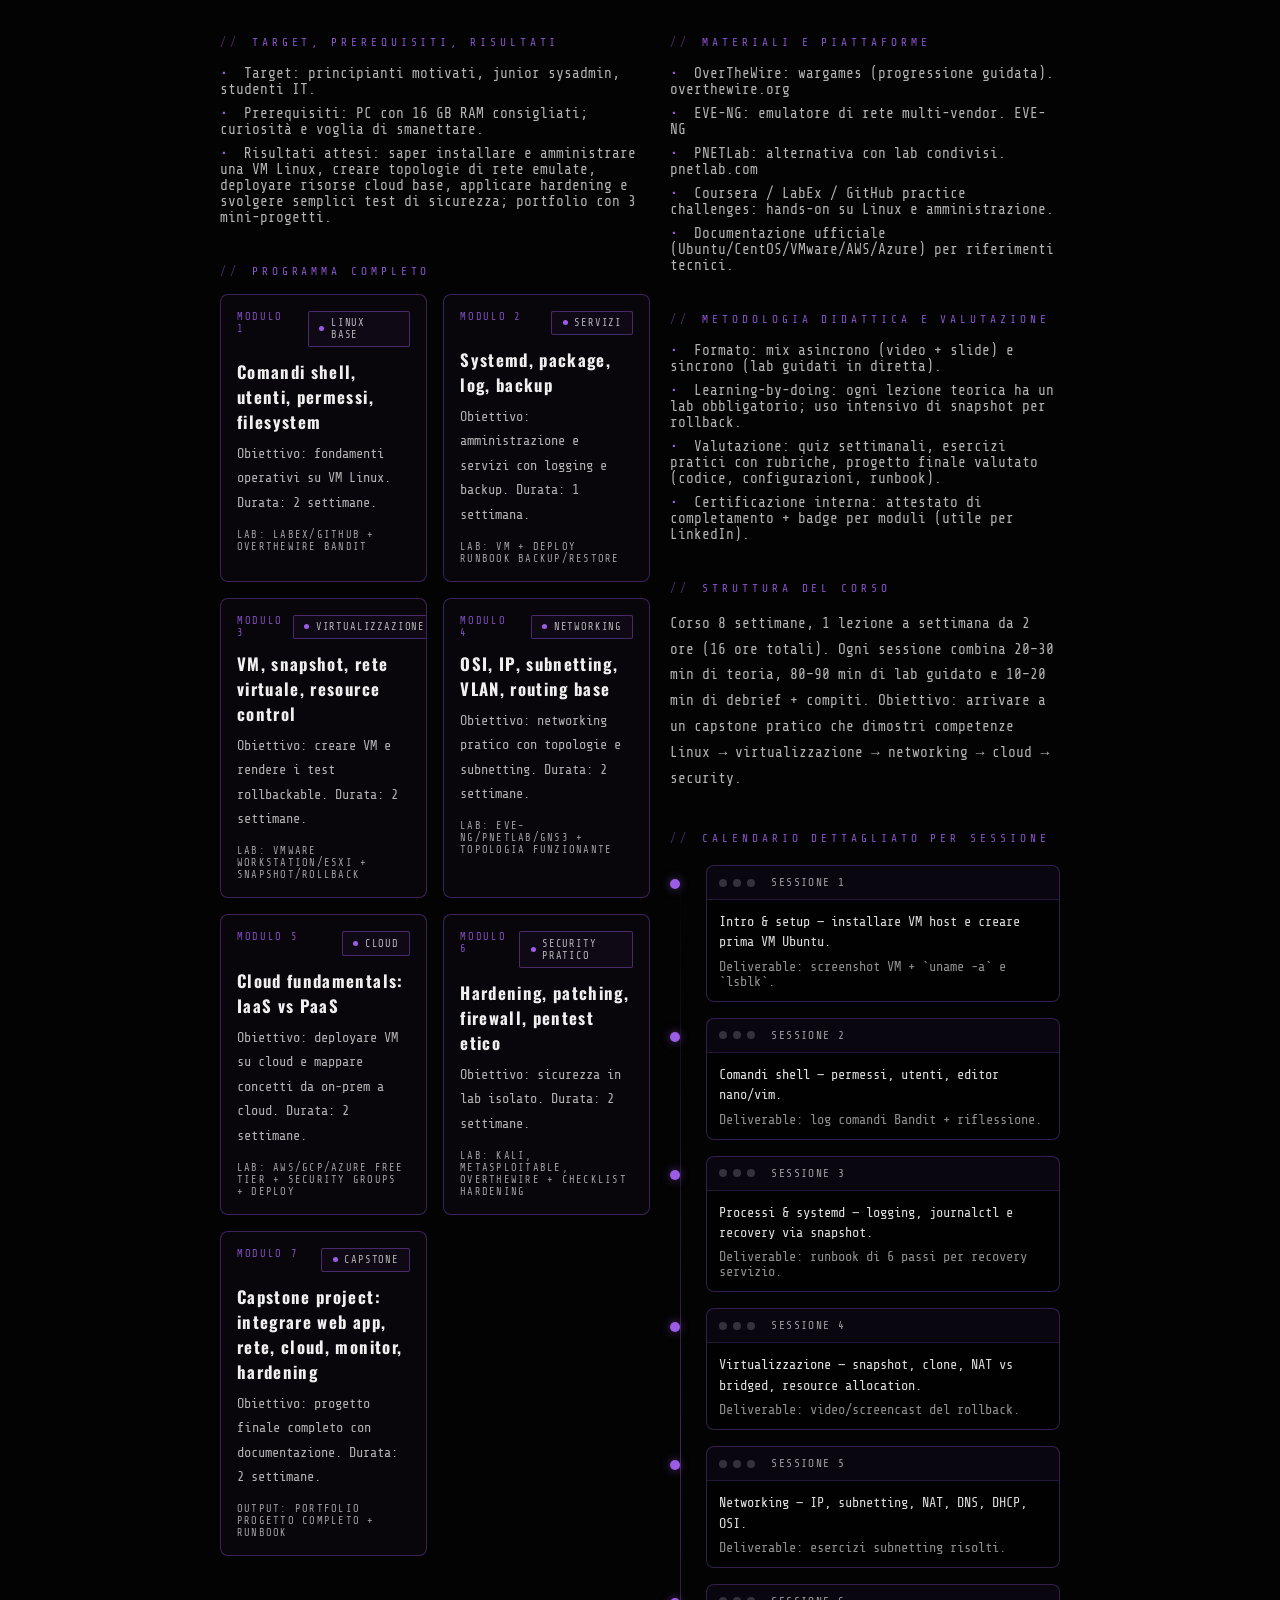
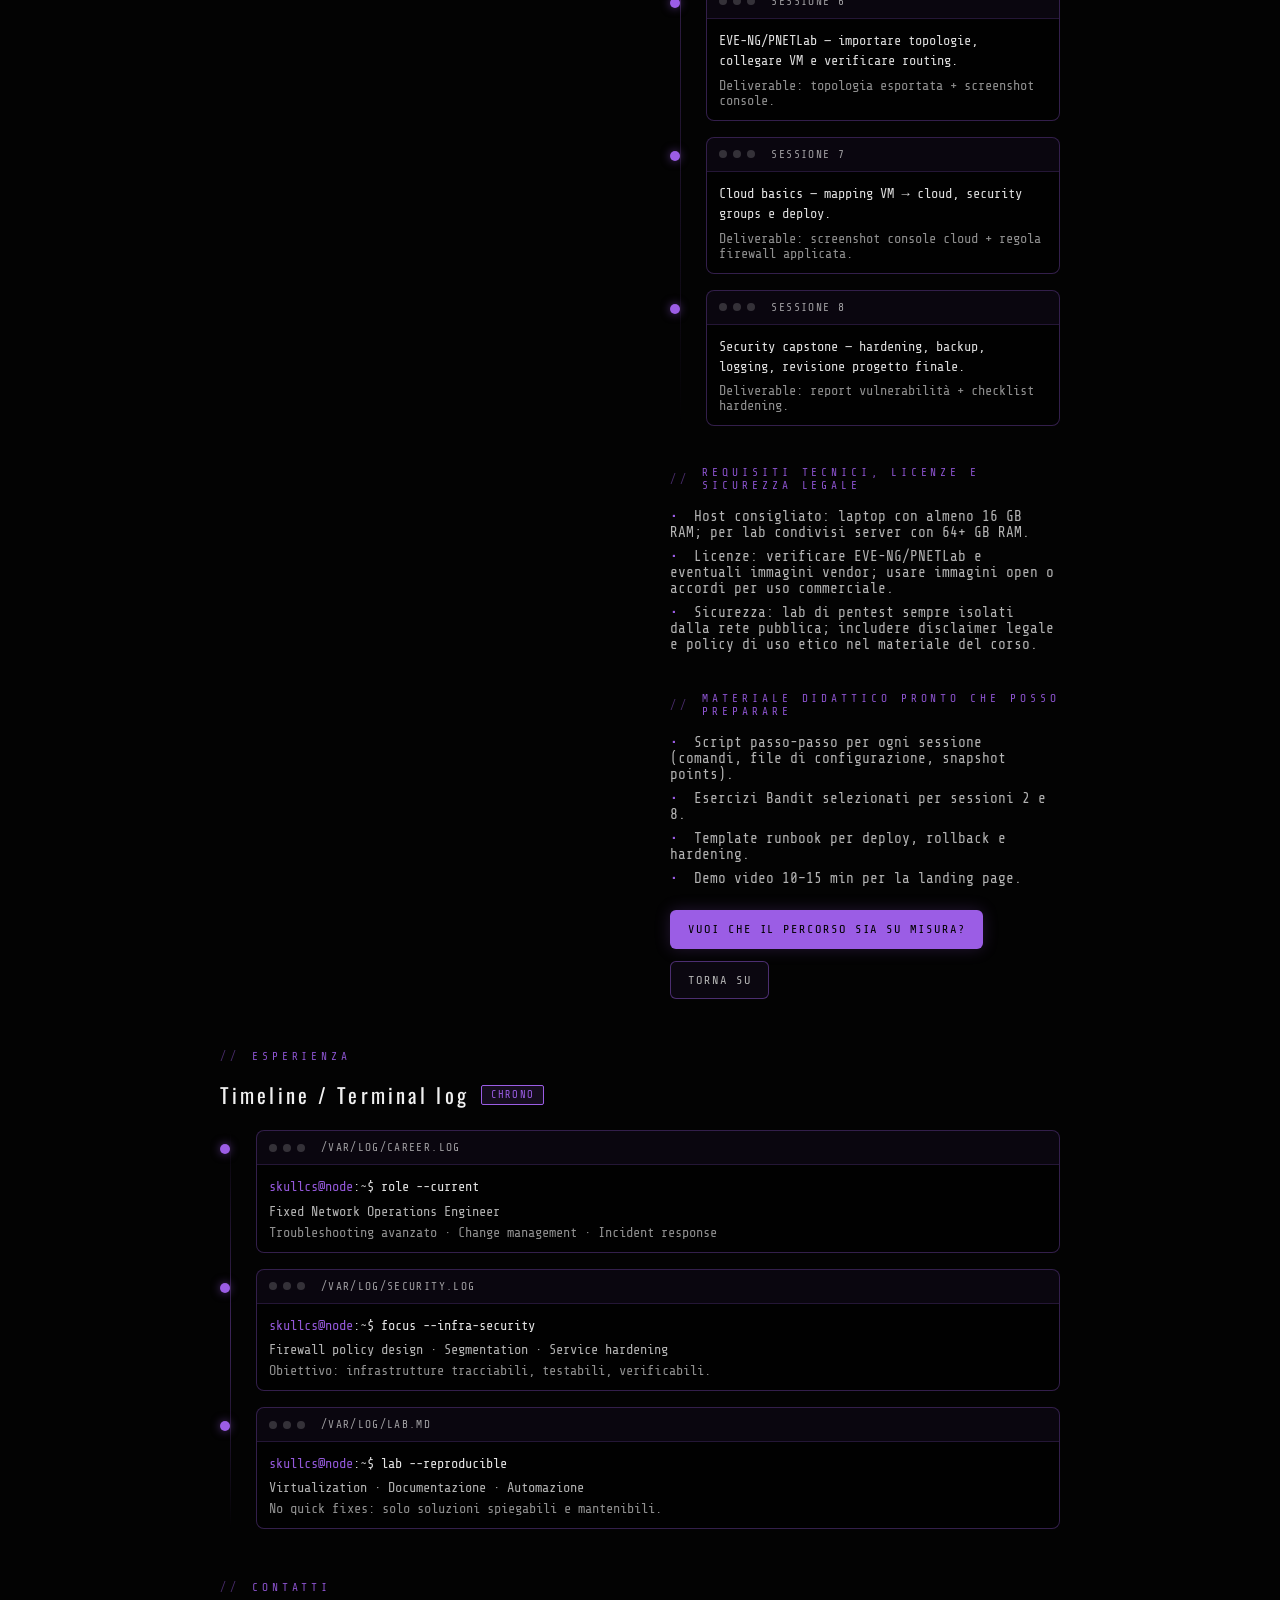
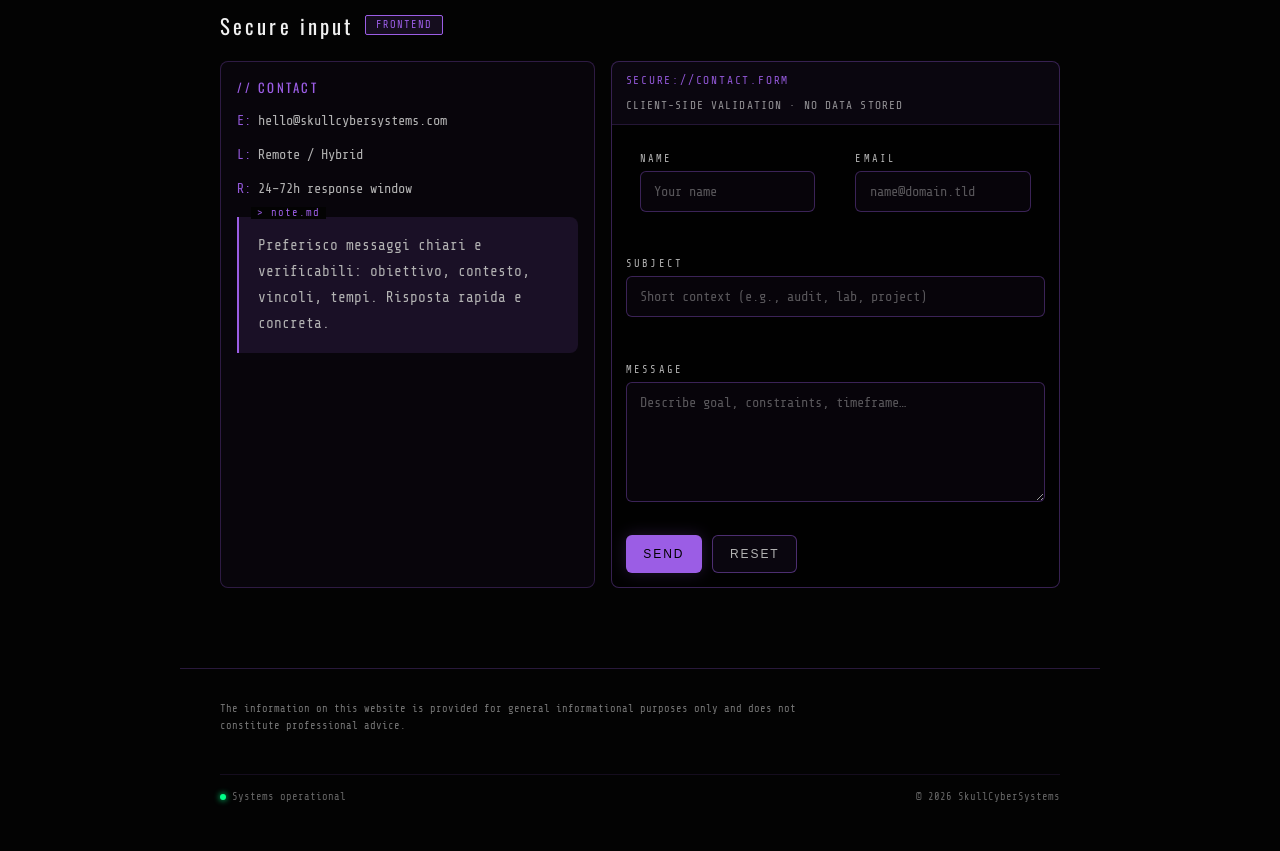
==== commit 68a3963f: "nuove pdf" ====
--- a/index.html
+++ b/index.html
@@ -45,6 +45,7 @@
     <div id="navMenu" class="nav-menu" data-collapsed="true">
       <a href="#home" data-nav-link>Home</a>
       <a href="#projects" data-nav-link>Progetti</a>
+      <a href="#ict" data-nav-link>ICT 0→Hero</a>
       <a href="#experience" data-nav-link>Esperienza</a>
       <a href="#contact" data-nav-link>Contatti</a>
     </div>
@@ -92,11 +93,11 @@
       </p>
 
       <div class="pills" role="list" aria-label="Competenze principali">
-        <span class="pill" role="listitem"><span class="pill-dot"></span>Network &amp; Security</span>
-        <span class="pill" role="listitem"><span class="pill-dot"></span>Firewall Policy Design</span>
-        <span class="pill" role="listitem"><span class="pill-dot"></span>Linux &amp; Automation</span>
-        <span class="pill" role="listitem"><span class="pill-dot"></span>Virtualization &amp; Lab</span>
-        <span class="pill" role="listitem"><span class="pill-dot"></span>Email &amp; Domain Security</span>
+        <a class="pill" role="listitem" href="./network-security.html" aria-label="Apri pagina Network & Security"><span class="pill-dot"></span>Network &amp; Security</a>
+        <a class="pill" role="listitem" href="./firewall-policy-design.html" aria-label="Apri pagina Firewall Policy Design"><span class="pill-dot"></span>Firewall Policy Design</a>
+        <a class="pill" role="listitem" href="./linux-automation.html" aria-label="Apri pagina Linux & Automation"><span class="pill-dot"></span>Linux &amp; Automation</a>
+        <a class="pill" role="listitem" href="./virtualization-lab.html" aria-label="Apri pagina Virtualization & Lab"><span class="pill-dot"></span>Virtualization &amp; Lab</a>
+        <a class="pill" role="listitem" href="./email-domain-security.html" aria-label="Apri pagina Email & Domain Security"><span class="pill-dot"></span>Email &amp; Domain Security</a>
       </div>
     </section>
 
@@ -159,6 +160,295 @@
             <span class="project-meta">status: beta</span>
           </div>
         </article>
+      </div>
+    </section>
+
+    <!-- ICT - 0 to Hero -->
+    <section id="ict" class="section" aria-labelledby="ict-title">
+      <div class="section-title">ICT - 0 to Hero</div>
+      <div class="section-header">
+        <h2 id="ict-title">Ideato strutturato e pensato per MrVinnie da Skull Cyber Systems</h2>
+        <span class="badge">Course blueprint</span>
+      </div>
+
+      <p>
+        Un percorso pratico pensato per chi parte da zero e vuole diventare operativo in Linux, virtualizzazione,
+        networking, cloud e security attraverso laboratori ripetibili e progetti reali. Il corso combina lezioni
+        teoriche brevi, esercitazioni guidate su VM/ambienti emulati e challenge di sicurezza per consolidare
+        competenze spendibili sul mercato.
+      </p>
+
+      <div class="ict-split">
+        <div>
+          <div class="section-title">Target, prerequisiti, risultati</div>
+          <ul class="ict-list">
+            <li><span class="ict-bullet">•</span> Target: principianti motivati, junior sysadmin, studenti IT.</li>
+            <li><span class="ict-bullet">•</span> Prerequisiti: PC con 16 GB RAM consigliati; curiosità e voglia di smanettare.</li>
+            <li><span class="ict-bullet">•</span> Risultati attesi: saper installare e amministrare una VM Linux, creare topologie di rete emulate, deployare risorse cloud base, applicare hardening e svolgere semplici test di sicurezza; portfolio con 3 mini-progetti.</li>
+          </ul>
+
+          <div class="section-title">Programma completo</div>
+          <div class="ict-modules-grid">
+            <article class="project-card ict-module">
+              <div class="project-top">
+                <div class="project-kicker">Modulo 1</div>
+                <div class="project-badges">
+                  <span class="pill pill-sm"><span class="pill-dot"></span>Linux base</span>
+                </div>
+              </div>
+              <h3 class="project-title">Comandi shell, utenti, permessi, filesystem</h3>
+              <p class="project-desc">Obiettivo: fondamenti operativi su VM Linux. Durata: 2 settimane.</p>
+              <div class="project-actions">
+                <span class="project-meta">Lab: LabEx/GitHub + OverTheWire Bandit</span>
+              </div>
+            </article>
+
+            <article class="project-card ict-module">
+              <div class="project-top">
+                <div class="project-kicker">Modulo 2</div>
+                <div class="project-badges">
+                  <span class="pill pill-sm"><span class="pill-dot"></span>Servizi</span>
+                </div>
+              </div>
+              <h3 class="project-title">Systemd, package, log, backup</h3>
+              <p class="project-desc">Obiettivo: amministrazione e servizi con logging e backup. Durata: 1 settimana.</p>
+              <div class="project-actions">
+                <span class="project-meta">Lab: VM + deploy runbook backup/restore</span>
+              </div>
+            </article>
+
+            <article class="project-card ict-module">
+              <div class="project-top">
+                <div class="project-kicker">Modulo 3</div>
+                <div class="project-badges">
+                  <span class="pill pill-sm"><span class="pill-dot"></span>Virtualizzazione</span>
+                </div>
+              </div>
+              <h3 class="project-title">VM, snapshot, rete virtuale, resource control</h3>
+              <p class="project-desc">Obiettivo: creare VM e rendere i test rollbackable. Durata: 2 settimane.</p>
+              <div class="project-actions">
+                <span class="project-meta">Lab: VMware Workstation/ESXi + snapshot/rollback</span>
+              </div>
+            </article>
+
+            <article class="project-card ict-module">
+              <div class="project-top">
+                <div class="project-kicker">Modulo 4</div>
+                <div class="project-badges">
+                  <span class="pill pill-sm"><span class="pill-dot"></span>Networking</span>
+                </div>
+              </div>
+              <h3 class="project-title">OSI, IP, subnetting, VLAN, routing base</h3>
+              <p class="project-desc">Obiettivo: networking pratico con topologie e subnetting. Durata: 2 settimane.</p>
+              <div class="project-actions">
+                <span class="project-meta">Lab: EVE-NG/PNETLab/GNS3 + topologia funzionante</span>
+              </div>
+            </article>
+
+            <article class="project-card ict-module">
+              <div class="project-top">
+                <div class="project-kicker">Modulo 5</div>
+                <div class="project-badges">
+                  <span class="pill pill-sm"><span class="pill-dot"></span>Cloud</span>
+                </div>
+              </div>
+              <h3 class="project-title">Cloud fundamentals: IaaS vs PaaS</h3>
+              <p class="project-desc">Obiettivo: deployare VM su cloud e mappare concetti da on-prem a cloud. Durata: 2 settimane.</p>
+              <div class="project-actions">
+                <span class="project-meta">Lab: AWS/GCP/Azure free tier + security groups + deploy</span>
+              </div>
+            </article>
+
+            <article class="project-card ict-module">
+              <div class="project-top">
+                <div class="project-kicker">Modulo 6</div>
+                <div class="project-badges">
+                  <span class="pill pill-sm"><span class="pill-dot"></span>Security pratico</span>
+                </div>
+              </div>
+              <h3 class="project-title">Hardening, patching, firewall, pentest etico</h3>
+              <p class="project-desc">Obiettivo: sicurezza in lab isolato. Durata: 2 settimane.</p>
+              <div class="project-actions">
+                <span class="project-meta">Lab: Kali, Metasploitable, OverTheWire + checklist hardening</span>
+              </div>
+            </article>
+
+            <article class="project-card ict-module">
+              <div class="project-top">
+                <div class="project-kicker">Modulo 7</div>
+                <div class="project-badges">
+                  <span class="pill pill-sm"><span class="pill-dot"></span>Capstone</span>
+                </div>
+              </div>
+              <h3 class="project-title">Capstone project: integrare web app, rete, cloud, monitor, hardening</h3>
+              <p class="project-desc">Obiettivo: progetto finale completo con documentazione. Durata: 2 settimane.</p>
+              <div class="project-actions">
+                <span class="project-meta">Output: portfolio progetto completo + runbook</span>
+              </div>
+            </article>
+          </div>
+        </div>
+
+        <div>
+          <div class="section-title">Materiali e piattaforme</div>
+          <ul class="ict-list">
+            <li><span class="ict-bullet">•</span> OverTheWire: wargames (progressione guidata). overthewire.org</li>
+            <li><span class="ict-bullet">•</span> EVE-NG: emulatore di rete multi-vendor. EVE-NG</li>
+            <li><span class="ict-bullet">•</span> PNETLab: alternativa con lab condivisi. pnetlab.com</li>
+            <li><span class="ict-bullet">•</span> Coursera / LabEx / GitHub practice challenges: hands-on su Linux e amministrazione.</li>
+            <li><span class="ict-bullet">•</span> Documentazione ufficiale (Ubuntu/CentOS/VMware/AWS/Azure) per riferimenti tecnici.</li>
+          </ul>
+
+          <div class="section-title">Metodologia didattica e valutazione</div>
+          <ul class="ict-list">
+            <li><span class="ict-bullet">•</span> Formato: mix asincrono (video + slide) e sincrono (lab guidati in diretta).</li>
+            <li><span class="ict-bullet">•</span> Learning-by-doing: ogni lezione teorica ha un lab obbligatorio; uso intensivo di snapshot per rollback.</li>
+            <li><span class="ict-bullet">•</span> Valutazione: quiz settimanali, esercizi pratici con rubriche, progetto finale valutato (codice, configurazioni, runbook).</li>
+            <li><span class="ict-bullet">•</span> Certificazione interna: attestato di completamento + badge per moduli (utile per LinkedIn).</li>
+          </ul>
+
+          <div class="section-title">Struttura del corso</div>
+          <p class="ict-text">
+            Corso 8 settimane, 1 lezione a settimana da 2 ore (16 ore totali). Ogni sessione combina 20–30 min di teoria,
+            80–90 min di lab guidato e 10–20 min di debrief + compiti. Obiettivo: arrivare a un capstone pratico che
+            dimostri competenze Linux → virtualizzazione → networking → cloud → security.
+          </p>
+
+          <div class="section-title">Calendario dettagliato per sessione</div>
+          <div class="timeline ict-timeline" role="list" aria-label="Calendario sessioni ICT">
+            <div class="timeline-item" role="listitem">
+              <div class="timeline-dot" aria-hidden="true"></div>
+              <div class="terminal">
+                <div class="terminal-bar">
+                  <span class="terminal-pill"></span><span class="terminal-pill"></span><span class="terminal-pill"></span>
+                  <span class="terminal-title">Sessione 1</span>
+                </div>
+                <div class="terminal-body">
+                  <div class="term-line"><span class="term-cmd">Intro & setup</span> — installare VM host e creare prima VM Ubuntu.</div>
+                  <div class="term-out dim">Deliverable: screenshot VM + `uname -a` e `lsblk`.</div>
+                </div>
+              </div>
+            </div>
+
+            <div class="timeline-item" role="listitem">
+              <div class="timeline-dot" aria-hidden="true"></div>
+              <div class="terminal">
+                <div class="terminal-bar">
+                  <span class="terminal-pill"></span><span class="terminal-pill"></span><span class="terminal-pill"></span>
+                  <span class="terminal-title">Sessione 2</span>
+                </div>
+                <div class="terminal-body">
+                  <div class="term-line"><span class="term-cmd">Comandi shell</span> — permessi, utenti, editor nano/vim.</div>
+                  <div class="term-out dim">Deliverable: log comandi Bandit + riflessione.</div>
+                </div>
+              </div>
+            </div>
+
+            <div class="timeline-item" role="listitem">
+              <div class="timeline-dot" aria-hidden="true"></div>
+              <div class="terminal">
+                <div class="terminal-bar">
+                  <span class="terminal-pill"></span><span class="terminal-pill"></span><span class="terminal-pill"></span>
+                  <span class="terminal-title">Sessione 3</span>
+                </div>
+                <div class="terminal-body">
+                  <div class="term-line"><span class="term-cmd">Processi & systemd</span> — logging, journalctl e recovery via snapshot.</div>
+                  <div class="term-out dim">Deliverable: runbook di 6 passi per recovery servizio.</div>
+                </div>
+              </div>
+            </div>
+
+            <div class="timeline-item" role="listitem">
+              <div class="timeline-dot" aria-hidden="true"></div>
+              <div class="terminal">
+                <div class="terminal-bar">
+                  <span class="terminal-pill"></span><span class="terminal-pill"></span><span class="terminal-pill"></span>
+                  <span class="terminal-title">Sessione 4</span>
+                </div>
+                <div class="terminal-body">
+                  <div class="term-line"><span class="term-cmd">Virtualizzazione</span> — snapshot, clone, NAT vs bridged, resource allocation.</div>
+                  <div class="term-out dim">Deliverable: video/screencast del rollback.</div>
+                </div>
+              </div>
+            </div>
+
+            <div class="timeline-item" role="listitem">
+              <div class="timeline-dot" aria-hidden="true"></div>
+              <div class="terminal">
+                <div class="terminal-bar">
+                  <span class="terminal-pill"></span><span class="terminal-pill"></span><span class="terminal-pill"></span>
+                  <span class="terminal-title">Sessione 5</span>
+                </div>
+                <div class="terminal-body">
+                  <div class="term-line"><span class="term-cmd">Networking</span> — IP, subnetting, NAT, DNS, DHCP, OSI.</div>
+                  <div class="term-out dim">Deliverable: esercizi subnetting risolti.</div>
+                </div>
+              </div>
+            </div>
+
+            <div class="timeline-item" role="listitem">
+              <div class="timeline-dot" aria-hidden="true"></div>
+              <div class="terminal">
+                <div class="terminal-bar">
+                  <span class="terminal-pill"></span><span class="terminal-pill"></span><span class="terminal-pill"></span>
+                  <span class="terminal-title">Sessione 6</span>
+                </div>
+                <div class="terminal-body">
+                  <div class="term-line"><span class="term-cmd">EVE-NG/PNETLab</span> — importare topologie, collegare VM e verificare routing.</div>
+                  <div class="term-out dim">Deliverable: topologia esportata + screenshot console.</div>
+                </div>
+              </div>
+            </div>
+
+            <div class="timeline-item" role="listitem">
+              <div class="timeline-dot" aria-hidden="true"></div>
+              <div class="terminal">
+                <div class="terminal-bar">
+                  <span class="terminal-pill"></span><span class="terminal-pill"></span><span class="terminal-pill"></span>
+                  <span class="terminal-title">Sessione 7</span>
+                </div>
+                <div class="terminal-body">
+                  <div class="term-line"><span class="term-cmd">Cloud basics</span> — mapping VM → cloud, security groups e deploy.</div>
+                  <div class="term-out dim">Deliverable: screenshot console cloud + regola firewall applicata.</div>
+                </div>
+              </div>
+            </div>
+
+            <div class="timeline-item" role="listitem">
+              <div class="timeline-dot" aria-hidden="true"></div>
+              <div class="terminal">
+                <div class="terminal-bar">
+                  <span class="terminal-pill"></span><span class="terminal-pill"></span><span class="terminal-pill"></span>
+                  <span class="terminal-title">Sessione 8</span>
+                </div>
+                <div class="terminal-body">
+                  <div class="term-line"><span class="term-cmd">Security capstone</span> — hardening, backup, logging, revisione progetto finale.</div>
+                  <div class="term-out dim">Deliverable: report vulnerabilità + checklist hardening.</div>
+                </div>
+              </div>
+            </div>
+          </div>
+
+          <div class="section-title">Requisiti tecnici, licenze e sicurezza legale</div>
+          <ul class="ict-list">
+            <li><span class="ict-bullet">•</span> Host consigliato: laptop con almeno 16 GB RAM; per lab condivisi server con 64+ GB RAM.</li>
+            <li><span class="ict-bullet">•</span> Licenze: verificare EVE-NG/PNETLab e eventuali immagini vendor; usare immagini open o accordi per uso commerciale.</li>
+            <li><span class="ict-bullet">•</span> Sicurezza: lab di pentest sempre isolati dalla rete pubblica; includere disclaimer legale e policy di uso etico nel materiale del corso.</li>
+          </ul>
+
+          <div class="section-title">Materiale didattico pronto che posso preparare</div>
+          <ul class="ict-list">
+            <li><span class="ict-bullet">•</span> Script passo-passo per ogni sessione (comandi, file di configurazione, snapshot points).</li>
+            <li><span class="ict-bullet">•</span> Esercizi Bandit selezionati per sessioni 2 e 8.</li>
+            <li><span class="ict-bullet">•</span> Template runbook per deploy, rollback e hardening.</li>
+            <li><span class="ict-bullet">•</span> Demo video 10–15 min per la landing page.</li>
+          </ul>
+
+          <div class="cta-row" style="margin-top: 1.5rem;">
+            <a class="btn btn-primary" href="#contact">Vuoi che il percorso sia su misura?</a>
+            <a class="btn btn-ghost" href="#home">Torna su</a>
+          </div>
+        </div>
       </div>
     </section>
 
--- a/style.css
+++ b/style.css
@@ -569,6 +569,62 @@
   overflow: hidden;
 }
 
+a.pill {
+  text-decoration: none;
+  cursor: pointer;
+}
+
+.ict-split {
+  display: grid;
+  grid-template-columns: 1.05fr 0.95fr;
+  gap: 1.25rem;
+  align-items: start;
+}
+
+.ict-list {
+  list-style: none;
+  padding: 0;
+  margin: 0.75rem 0 1.25rem;
+}
+
+.ict-list li {
+  margin: 0.5rem 0;
+  font-size: 0.9rem;
+}
+
+.ict-bullet {
+  color: var(--violet);
+  margin-right: 8px;
+}
+
+.ict-text {
+  margin-top: 0.5rem;
+}
+
+.ict-modules-grid {
+  display: grid;
+  grid-template-columns: repeat(2, minmax(0, 1fr));
+  gap: 1rem;
+  margin-top: 1rem;
+}
+
+.ict-module .project-title {
+  margin-bottom: 0.5rem;
+}
+
+.ict-timeline {
+  margin-top: 0.75rem;
+}
+
+@media (max-width: 900px) {
+  .ict-split {
+    grid-template-columns: 1fr;
+  }
+  .ict-modules-grid {
+    grid-template-columns: 1fr;
+  }
+}
+
 .pill-sm {
   padding: 0.32rem 0.65rem;
   font-size: 0.65rem;
